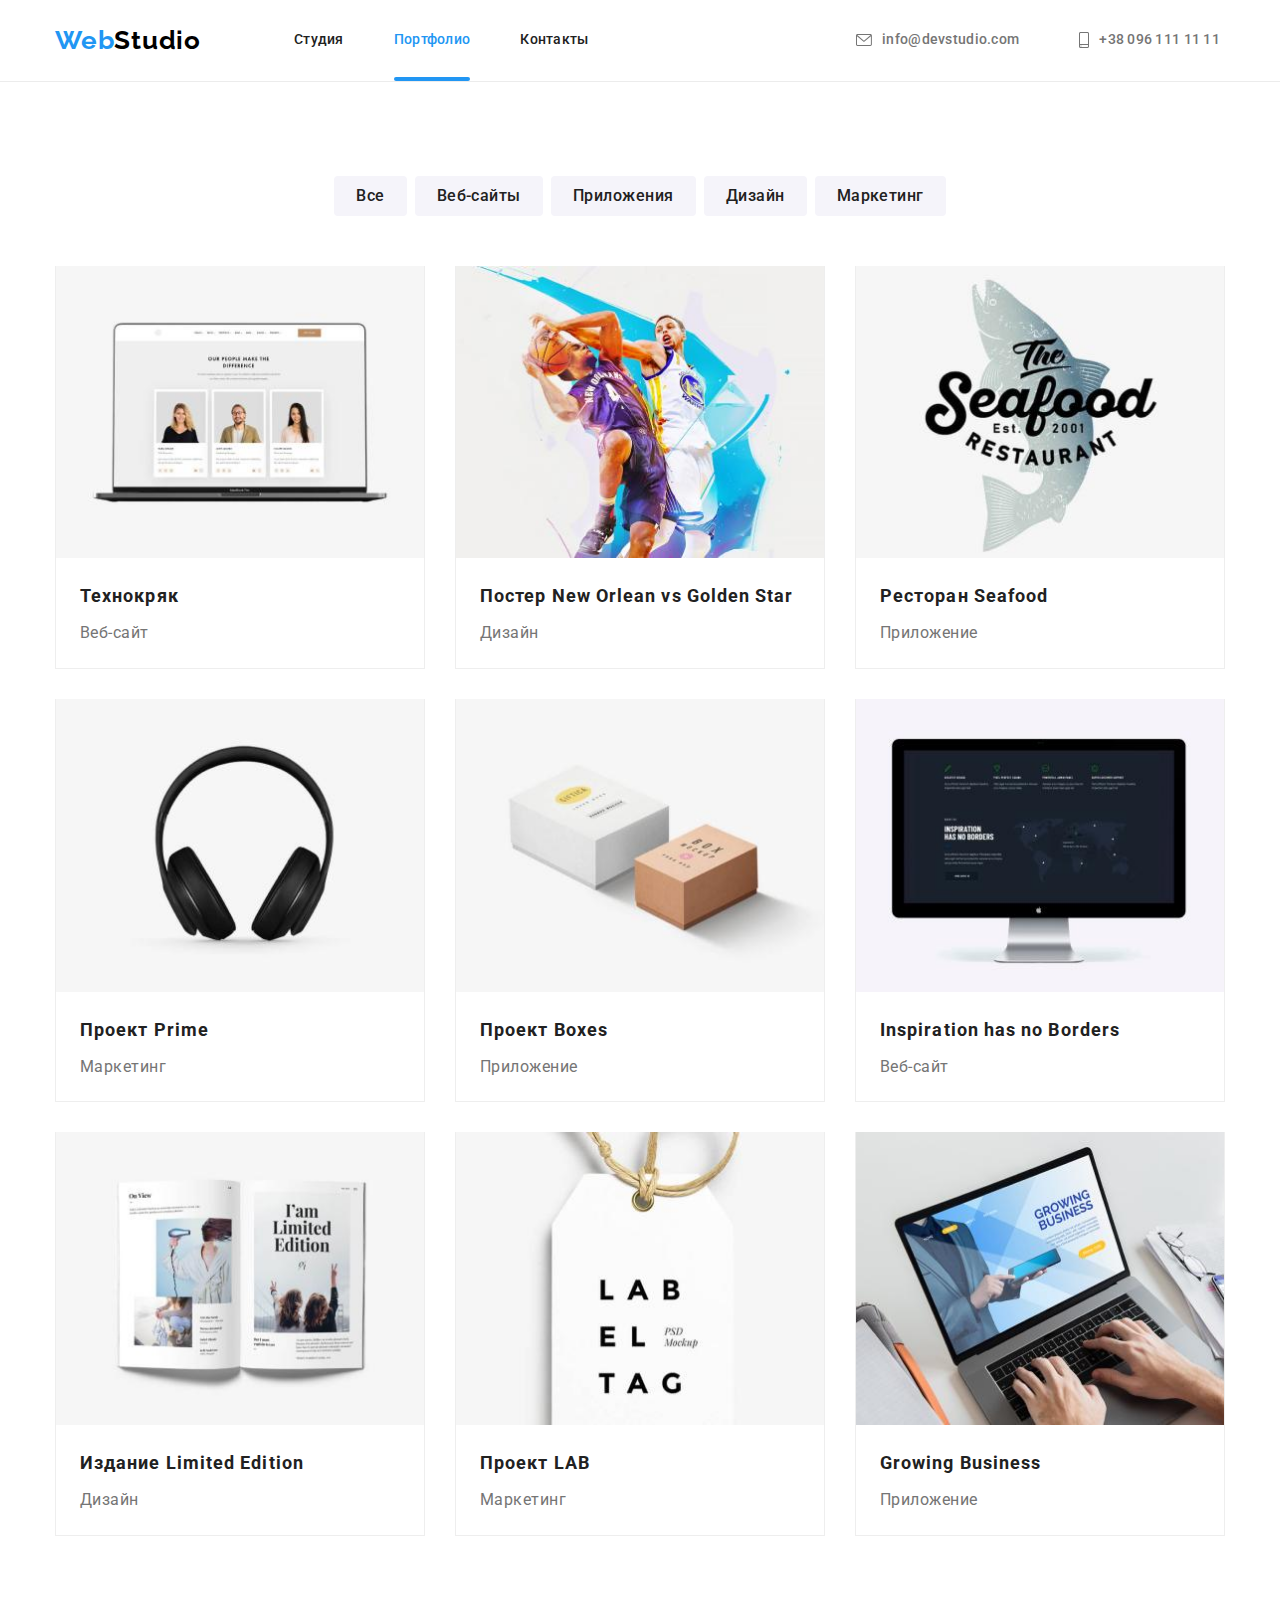
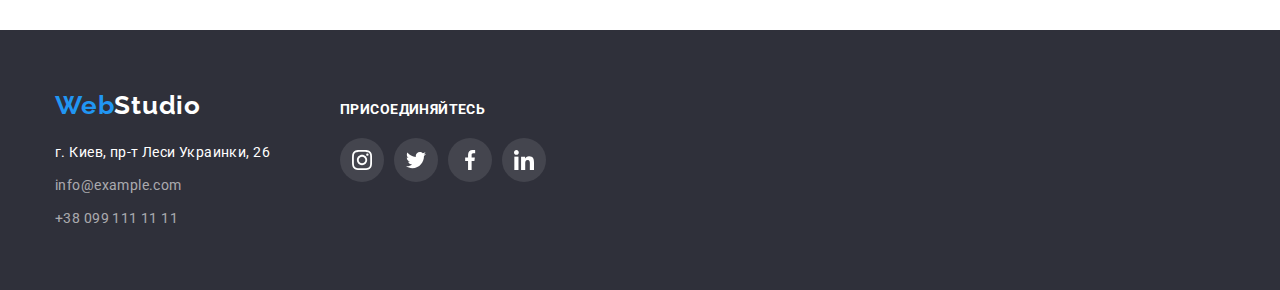
==== portfolio.html @ bf3695af "Initial" ====
<!DOCTYPE html>
<html lang="ru">

<head>
    <meta charset="UTF-8">
    <meta http-equiv="X-UA-Compatible" content="IE=edge">
    <meta name="viewport" content="width=device-width, initial-scale=1.0">
    <title>Portfolio</title>
    <link rel="preconnect" href="https://fonts.googleapis.com">
    <link rel="preconnect" href="https://fonts.gstatic.com" crossorigin>
    <link
        href="https://fonts.googleapis.com/css2?family=Raleway:wght@700&family=Roboto:wght@400;500;700;900&display=swap"
        rel="stylesheet">
    <link rel="stylesheet" href="https://cdnjs.cloudflare.com/ajax/libs/modern-normalize/1.1.0/modern-normalize.css">
    <link rel="stylesheet" href="./css/styles.css">
</head>

<body>
    <!-- HEADER -->
    <header>
        <div class="container">
            <a class="link logo-header" href="" target="_blank" rel="noopener noreferrer" lang="en"><span
                    class="logo-web">Web</span>Studio</a>
            <nav class="nav">
                <ul class="list">
                    <li class="item"><a class="link nav-item" href="./index.html" rel="noopener noreferrer">Студия</a></li>
                    <li class="item">
                        <div class="nav-current">
                        <a class="link nav-item current" href="./portfolio.html"
                            rel="noopener noreferrer">Портфолио</a>
                        </div>
                    </li>
                    <li class="item"><a class="link nav-item" href="" rel="noopener noreferrer">Контакты</a></li>
                </ul>
            </nav>
            <ul class="list contacts">
                <li class="item"><a class="link header-contact" href="mailto:info@devstudio.com">
                        <svg class="icon-envelope" width="16" height="12">
                            <use href="./images/icon.svg#icon-envelope"></use>
                        </svg>
                        info@devstudio.com</a>
                </li>
                <li class="item"><a class="link header-contact" href="tel:+380961111111">
                        <svg class="icon-smartphone" width="10" height="16">
                            <use href="./images/icon.svg#icon-smartphone"></use>
                        </svg>
                        +38 096 111 11 11</a></li>
            </ul>
        </div>
    </header>

    <!-- MAIN SECTION -->
    <main>
        <h1 class="visually-hidden">Наши работы</h1>
        <section class="cards">
            <div class="container">
                <h2 class="visually-hidden">Перечень работ</h2>
                <ul class="list list-btn">
                    <li class="item"><button class="works-btn" type="button">Все</button></li>
                    <li class="item"><button class="works-btn" type="button">Веб-сайты</button></li>
                    <li class="item"><button class="works-btn" type="button">Приложения</button></li>
                    <li class="item"><button class="works-btn" type="button">Дизайн</button></li>
                    <li class="item"><button class="works-btn" type="button">Маркетинг</button></li>
                </ul>
                <ul class="list cards-list">
                    <li class="item">
                        <div class="card-item-overlay">
                            <a class="link" href="" rel="noopener noreferrer"><img src="./images/our-works-01.jpg"
                                alt="Разработка веб-сайтов" width="370" height="294"></a>
                                <p class="overlay-text">Технокряк это современная площадка распространения коронавируса. Компании используют эту платформу для цифрового
                                шпионажа и атак на защищённые сервера конкурентов.</p>
                        </div>
                        <div class="works-position">
                            <h3 class="works-item">Технокряк</h3>
                            <p class="works-text">Веб-сайт</p>
                        </div>
                    </li>
                    <li class="item">
                        <div class="card-item-overlay">
                        <a class="link" href="" rel="noopener noreferrer"><img src="./images/our-works-02.jpg"
                                alt="Разработка веб-сайтов" width="370" height="294"></a>
                                <p class="overlay-text">Технокряк это современная площадка распространения коронавируса. Компании используют эту
                                    платформу для цифрового
                                    шпионажа и атак на защищённые сервера конкурентов.</p>
                        </div>
                        <div class="works-position">
                            <h3 class="works-item">Постер New Orlean vs Golden Star</h3>
                            <p class="works-text">Дизайн</p>
                        </div>
                    </li>
                    <li class="item">
                        <div class="card-item-overlay">
                        <a class="link" href="" rel="noopener noreferrer"><img src="./images/our-works-03.jpg"
                                alt="Разработка веб-сайтов" width="370" height="294"></a>
                                <p class="overlay-text">Технокряк это современная площадка распространения коронавируса. Компании используют эту
                                    платформу для цифрового
                                    шпионажа и атак на защищённые сервера конкурентов.</p>
                        </div>
                        <div class="works-position">
                            <h3 class="works-item">Ресторан Seafood</h3>
                            <p class="works-text">Приложение</p>
                        </div>
                    </li>
                    <li class="item">
                        <div class="card-item-overlay">
                        <a class="link" href="" rel="noopener noreferrer"><img src="./images/our-works-04.jpg"
                                alt="Разработка веб-сайтов" width="370" height="294"></a>
                                <p class="overlay-text">Технокряк это современная площадка распространения коронавируса. Компании используют эту
                                    платформу для цифрового
                                    шпионажа и атак на защищённые сервера конкурентов.</p>
                        </div>
                        <div class="works-position">
                            <h3 class="works-item">Проект Prime</h3>
                            <p class="works-text">Маркетинг</p>
                        </div>
                    </li>
                    <li class="item">
                        <div class="card-item-overlay">
                        <a class="link" href="" rel="noopener noreferrer"><img src="./images/our-works-05.jpg"
                                alt="Разработка веб-сайтов" width="370" height="294"></a>
                                <p class="overlay-text">Технокряк это современная площадка распространения коронавируса. Компании используют эту
                                    платформу для цифрового
                                    шпионажа и атак на защищённые сервера конкурентов.</p>
                        </div>
                        <div class="works-position">
                            <h3 class="works-item">Проект Boxes</h3>
                            <p class="works-text">Приложение</p>
                        </div>
                    </li>
                    <li class="item">
                        <div class="card-item-overlay">
                        <a class="link" href="" rel="noopener noreferrer"><img src="./images/our-works-06.jpg"
                                alt="Разработка веб-сайтов" width="370" height="294"></a>
                                <p class="overlay-text">Технокряк это современная площадка распространения коронавируса. Компании используют эту
                                    платформу для цифрового
                                    шпионажа и атак на защищённые сервера конкурентов.</p>
                        </div>
                        <div class="works-position">
                            <h3 class="works-item">Inspiration has no Borders</h3>
                            <p class="works-text">Веб-сайт</p>
                        </div>
                    </li>
                    <li class="item">
                        <div class="card-item-overlay">
                        <a class="link" href="" rel="noopener noreferrer"><img src="./images/our-works-07.jpg"
                                alt="Разработка веб-сайтов" width="370" height="294"></a>
                                <p class="overlay-text">Технокряк это современная площадка распространения коронавируса. Компании используют эту
                                    платформу для цифрового
                                    шпионажа и атак на защищённые сервера конкурентов.</p>
                        </div>
                        <div class="works-position">
                            <h3 class="works-item">Издание Limited Edition</h3>
                            <p class="works-text">Дизайн</p>
                        </div>
                    </li>
                    <li class="item">
                        <div class="card-item-overlay">
                        <a class="link" href="" rel="noopener noreferrer"><img src="./images/our-works-08.jpg"
                                alt="Разработка веб-сайтов" width="370" height="294"></a>
                                <p class="overlay-text">Технокряк это современная площадка распространения коронавируса. Компании используют эту
                                    платформу для цифрового
                                    шпионажа и атак на защищённые сервера конкурентов.</p>
                        </div>
                        <div class="works-position">
                            <h3 class="works-item">Проект LAB</h3>
                            <p class="works-text">Маркетинг</p>
                        </div>
                    </li>
                    <li class="item">
                        <div class="card-item-overlay">
                        <a class="link" href="" rel="noopener noreferrer"><img src="./images/our-works-09.jpg"
                                alt="Разработка веб-сайтов" width="370" height="294"></a>
                                <p class="overlay-text">Технокряк это современная площадка распространения коронавируса. Компании используют эту
                                    платформу для цифрового
                                    шпионажа и атак на защищённые сервера конкурентов.</p>
                        </div>
                        <div class="works-position">
                            <h3 class="works-item">Growing Business</h3>
                            <p class="works-text">Приложение</p>
                        </div>
                    </li>
                </ul>
            </div>
        </section>
    </main>

    <footer class="footer">
        <div class="container">
            <div class="footer-main">
                <a class="link logo-footer" href="" target="_blank" rel="noopener noreferrer" lang="en"><span
                        class="logo-web">Web</span>Studio</a>
                <address class="address">
                    <p class="address-text">г. Киев, пр-т Леси Украинки, 26</p>
                    <ul class="list">
                        <li><a class="link footer-contact" href="mailto:info@example.com">info@example.com</a></li>
                        <li><a class="link footer-contact" href="tel:+380991111111">+38 099 111 11 11</a></li>
                    </ul>
                </address>
            </div>
            <div class="footer-social">
                <h2 class="social-title">Присоединяйтесь</h2>
                <ul class="list social-footer-list">
                    <li class="item social-footer-item"><a class="link social-footer-link" href="">
                            <svg class="social-icons" width="20" height="20">
                                <use href="./images/icon.svg#icon-instagram"></use>
                            </svg>
                        </a>
                    </li>
                    <li class="item social-footer-item"><a class="link social-footer-link" href="">
                            <svg class="social-icons" width="20" height="20">
                                <use href="./images/icon.svg#icon-twitter"></use>
                            </svg>
                        </a>
                    </li>
                    <li class="item social-footer-item"><a class="link social-footer-link" href="">
                            <svg class="social-icons" width="20" height="20">
                                <use href="./images/icon.svg#icon-facebook"></use>
                            </svg>
                        </a>
                    </li>
                    <li class="item social-footer-item"><a class="link social-footer-link" href="">
                            <svg class="social-icons" width="20" height="20">
                                <use href="./images/icon.svg#icon-linkedin"></use>
                            </svg>
                        </a>
                    </li>
                </ul>
            </div>
        </div>
    </footer>
</body>

</html>
---- css/styles.css ----
:root {
  --main-text-color: #757575;
  --logo-first-color: #000000;
  --logo-web-color: #2196f3;
  --logo-second-color: #ffffff;
  --main-title-color: #ffffff;
  --second-title-color: #212121;
  --third-title-color: #212121;
  --nav-color: #212121;
  --hero-btn-color: #ffffff;
  --hero-btn-bckgr: #2196f3;
  --works-btn-color: #212121;
  --works-btn-bckgr: #f5f4fa;
  --accent-color: #2196f3;
  --cards-border-color: #eeeeee;
  --background-color: #f5f4fa;
  --social-items-color: #afb1b8;
  --social-items-accent-color: #ffffff;
}

/* *,
*::after,
*::before {
  outline: 1px solid red;
} */

h1,
h2,
h3,
h4,
p,
ul {
  margin: 0;
  padding: 0;
}

img {
  display: block;
  max-width: 100%;
  height: auto;
}

body {
  font-family: Roboto, sans-serif;
  color: var(--main-text-color);
  /* width: 1600px; */
}

.container {
  width: 1200px;
  margin: 0 auto;
  padding: 0 15px;
}

.section {
  padding-top: 94px;
  padding-bottom: 94px;
}

/* ------COMMON CLASSES------ */
.visually-hidden {
  position: absolute;
  clip: rect(0 0 0 0);
  width: 1px;
  height: 1px;
  margin: -1px;
  border: 0;
  padding: 0;
  overflow: hidden;
}

.link {
  text-decoration: none;
}

.list {
  list-style: none;
}

/* ------HEADER------ */
header {
  padding-top: 25px;
  padding-bottom: 25px;
  border-bottom: 1px solid #ececec;
}

header > .container {
  display: flex;
  align-items: center;
}

.logo-header {
  font-family: Raleway, sans-serif;
  font-weight: 700;
  font-size: 26px;
  line-height: 1.19;
  letter-spacing: 0.03em;
  color: var(--logo-first-color);

  margin-right: 93px;
}

.logo-web {
  color: var(--logo-web-color);
}

.nav > .list {
  display: flex;
}
.nav > .list > .item:not(:last-child) {
  margin-right: 50px;
}
.nav {
  margin-right: auto;
}

.nav-item {
  font-weight: 500;
  font-size: 14px;
  line-height: 1.14;
  letter-spacing: 0.02em;
  color: var(--nav-color);
  transition: color 250ms cubic-bezier(0.4, 0, 0.2, 1);

  display: block;
  padding-top: 5px;
  padding-bottom: 5px;
}

.nav-item:hover,
.nav-item:focus {
  color: var(--accent-color);
}

.nav-item.current {
  color: var(--accent-color);
}

.nav-current {
  position: relative;
}

.nav-current:after {
  content: '';
  position: absolute;
  bottom: 0;
  left: 0;
  transform: translateY(28px);

  display: block;
  width: 100%;
  height: 4px;
  border-radius: 2px;
  background-color: var(--accent-color);
}

.list.contacts {
  display: flex;
}

.contacts > .item:not(:last-child) {
  margin-right: 50px;
}

.contacts > .item {
  justify-content: flex-end;
}

.header-contact {
  font-weight: 500;
  font-size: 14px;
  line-height: 1.14;
  letter-spacing: 0.02em;
  color: var(--main-text-color);
  transition: color 250ms cubic-bezier(0.4, 0, 0.2, 1);
  display: flex;
  padding: 5px;
  align-items: center;
}

.header-contact:hover,
.header-contact:focus {
  color: var(--accent-color);
}

.icon-envelope {
  fill: currentColor;
  margin-right: 10px;
}

.icon-smartphone {
  fill: currentColor;
  margin-right: 10px;
}

/* ------HERO------ */

.hero {
  background-color: #2f303a;
  background-image: linear-gradient(rgba(47, 48, 58, 0.4), rgba(47, 48, 58, 0.4)),
    url(../images/hero.jpg);
  background-repeat: no-repeat;
  background-size: 1600px auto;
  background-position: center;

  padding-top: 200px;
  padding-bottom: 200px;
}

.hero-title {
  font-weight: 900;
  font-size: 44px;
  line-height: 1.36;
  text-align: center;
  letter-spacing: 0.06em;
  text-transform: uppercase;
  color: var(--main-title-color);

  width: 696px;
  height: 120px;
  margin: 0 auto 30px auto;
}

.hero-btn {
  font-family: inherit;
  font-weight: 700;
  font-size: 16px;
  line-height: 1.87;
  display: flex;
  align-items: center;
  text-align: center;
  letter-spacing: 0.06em;
  color: var(--hero-btn-color);
  background-color: var(--hero-btn-bckgr);
  cursor: pointer;

  width: 200px;
  height: 50px;
  box-shadow: 0px 4px 4px rgba(0, 0, 0, 0.15);
  border-radius: 4px;

  display: block;
  margin: 0 auto;
  padding: 0;
}

/* ------ADVANTAGES------ */
.advnt-list {
  display: flex;
}

.advnt-list > .item {
  width: 270px;
  margin-right: 30px;
}
.advnt-list > .item:last-child {
  margin-right: 0;
}

.advnt-icons {
  display: flex;
  margin-bottom: 30px;
}

.icon-antena,
.icon-clock,
.icon-diagram,
.icon-astronaut {
  border-radius: 4px;
}

.advnt-title {
  font-weight: 700;
  font-size: 14px;
  line-height: 1.14;
  letter-spacing: 0.03em;
  text-transform: uppercase;
  color: var(--third-title-color);

  margin-bottom: 10px;
}

.advnt-text {
  font-size: 14px;
  line-height: 1.71;
  letter-spacing: 0.03em;
  color: var(--main-text-color);
}

/* ------SPECIALIZATION------ */
.special.section {
  padding-top: 0;
}

.special-title {
  font-weight: 700;
  font-size: 36px;
  line-height: 1.67;
  text-align: center;
  letter-spacing: 0.03em;
  color: var(--second-title-color);

  margin-bottom: 50px;
}

.special-list {
  display: flex;
}

.special-list > .item {
  flex-basis: calc(100% - (2 * 30px) / 4);
  margin-right: 30px;
  position: relative;
}

.special-list > .item:last-child {
  margin-right: 0px;
}

.special-item-label {
  position: absolute;
  left: 0;
  bottom: 0;

  width: 100%;
  height: 70px;
  background-color: rgba(47, 48, 58, 0.8);
  display: flex;
  justify-content: center;
  align-items: center;

  font-weight: 700;
  font-size: 14px;
  line-height: 1.14;
  text-align: center;
  letter-spacing: 0.03em;
  text-transform: uppercase;
  color: #ffffff;
}

/* ------TEAM------ */

.team {
  background-color: #f5f4fa;
}

.team-list {
  display: flex;
}

.team-list > .item {
  flex-basis: calc((100% - 3 * 30px) / 4);
  margin-right: 30px;
  box-shadow: 0px 1px 3px rgba(0, 0, 0, 0.12), 0px 1px 1px rgba(0, 0, 0, 0.14),
    0px 2px 1px rgba(0, 0, 0, 0.2);
  border-radius: 0px 0px 4px 4px;
  background-color: #ffffff;
}

.team-list > .item:last-child {
  margin-right: 0;
}

.team-item {
  padding: 30px 0;
}

.team-title {
  font-weight: 700;
  font-size: 36px;
  line-height: 1.67;
  text-align: center;
  letter-spacing: 0.03em;
  color: var(--second-title-color);

  margin-bottom: 50px;
}

.team-subtitle {
  font-weight: 500;
  font-size: 16px;
  line-height: 1.19;
  text-align: center;
  letter-spacing: 0.03em;
  color: var(--third-title-color);

  margin-bottom: 10px;
}

.team-text {
  font-size: 16px;
  line-height: 1.19;
  text-align: center;
  letter-spacing: 0.03em;
  color: var(--main-text-color);
  margin-bottom: 16px;
}

.social-list {
  width: 206px;
  display: flex;
  margin: 0 auto;
}

.social-list > .item:not(:last-child) {
  margin-right: 10px;
}

.social-list > .item {
  width: 44px;
  height: 44px;
}

.social-item {
  width: 100%;
  height: 100%;
  display: flex;
  justify-content: center;
  align-items: center;
  color: var(--social-items-color);
  transition: color 250ms cubic-bezier(0.4, 0, 0.2, 1),
    background-color 250ms cubic-bezier(0.4, 0, 0.2, 1);
  border-radius: 50%;
}

.social-item:hover,
.social-item:focus {
  background-color: var(--accent-color);
  color: var(--social-items-accent-color);
}
.social-icons {
  fill: currentColor;
}

/* ------CLIENTS------ */

.clients {
  padding: 94px 0;
}

.clients-title {
  font-weight: 700;
  font-size: 36px;
  line-height: 1.17;
  text-align: center;
  letter-spacing: 0.03em;
  color: var(--second-title-color);
  margin-bottom: 50px;
}

.clients-list {
  display: flex;
}

.clients-item {
  width: 170px;
  height: 92px;
  display: flex;
  justify-content: center;
  align-items: center;
  margin-right: 30px;
}

.clients-item:last-child {
  margin-right: 0;
}

.clients-link {
  width: 100%;
  height: 100%;
  display: flex;
  justify-content: center;
  align-items: center;
  border: 1px solid #afb1b8;
  border-radius: 4px;
  color: var(--social-items-color);
  transition: color 250ms cubic-bezier(0.4, 0, 0.2, 1),
    border-color 250ms cubic-bezier(0.4, 0, 0.2, 1), filter 250ms cubic-bezier(0.4, 0, 0.2, 1);
}

.clients-link:hover,
.clients-link:focus {
  color: var(--accent-color);
  border-color: var(--accent-color);
  filter: drop-shadow(0px 4px 4px rgba(0, 0, 0, 0.25));
}

.clients-container {
  width: 106px;
  height: 60px;
  display: flex;
  justify-content: center;
  align-items: center;
}

.clients-icon {
  fill: currentColor;
}

/* ------FOOTER------ */
.footer {
  background-color: #2f303a;
  padding: 60px 0;
}

.footer > .container {
  display: flex;
  align-items: baseline;
}

.footer-main {
  margin-right: 70px;
}

.logo-footer {
  font-family: Raleway, sans-serif;
  font-weight: 700;
  font-size: 26px;
  line-height: 1.19;
  letter-spacing: 0.03em;
  color: var(--logo-second-color);

  display: block;
  margin-bottom: 20px;
}

.address {
  font-style: inherit;
}

.address-text {
  font-weight: 400;
  font-size: 14px;
  line-height: 1.71;
  letter-spacing: 0.03em;
  color: #ffffff;

  margin-bottom: 9px;
}

.footer-contact {
  font-family: inherit;
  font-weight: 400;
  font-size: 14px;
  line-height: 1.71;
  letter-spacing: 0.03em;
  color: rgba(255, 255, 255, 0.6);
  transition: color 250ms cubic-bezier(0.4, 0, 0.2, 1);

  display: block;
}

.footer-contact:hover,
.footer-contact:focus {
  color: var(--accent-color);
}

a[href='mailto:info@example.com'] {
  margin-bottom: 9px;
}

.footer-social {
}

.social-title {
  font-weight: 700;
  font-size: 14px;
  line-height: 1.14;
  letter-spacing: 0.03em;
  text-transform: uppercase;
  color: var(--main-title-color);
  margin-bottom: 20px;
}

.social-footer-list {
  display: flex;
}

.social-footer-item {
  width: 44px;
  height: 44px;
  margin-right: 10px;
}

.social-footer-item:last-child {
  margin-right: 0;
}

.social-footer-link {
  width: 100%;
  height: 100%;
  display: flex;
  justify-content: center;
  align-items: center;
  color: var(--main-title-color);
  background-color: rgba(255, 255, 255, 0.1);
  transition: background-color 250ms cubic-bezier(0.4, 0, 0.2, 1);
  border-radius: 50%;
}

.social-footer-link:hover,
.social-footer-link:focus {
  background-color: var(--accent-color);
}

/* ------PORTFOLIO------ */

.cards {
  padding: 94px 0;
}

.list-btn {
  display: flex;
  justify-content: center;
  margin-bottom: 50px;
}

.list-btn > .item:not(:last-child) {
  margin-right: 8px;
}

.works-btn {
  font-family: inherit;
  font-weight: 500;
  font-size: 16px;
  line-height: 1.62;
  text-align: center;
  letter-spacing: 0.03em;
  color: var(--works-btn-color);
  background-color: var(--works-btn-bckgr);
  border-radius: 4px;
  border-color: transparent;
  cursor: pointer;
  transition: color 250ms cubic-bezier(0.4, 0, 0.2, 1),
    background-color 250ms cubic-bezier(0.4, 0, 0.2, 1),
    box-shadow 250ms cubic-bezier(0.4, 0, 0.2, 1);

  display: block;
  margin: 0;
  padding: 5px 20px;
}

.works-btn:hover,
.works-btn:focus {
  color: #ffffff;
  box-shadow: 0px 3px 1px rgba(0, 0, 0, 0.1), 0px 1px 2px rgba(0, 0, 0, 0.08),
    0px 2px 2px rgba(0, 0, 0, 0.12);
  background-color: var(--accent-color);
}

.cards-list {
  display: flex;
  flex-wrap: wrap;
}

.cards-list > .item {
  background-color: #ffffff;
  border-bottom: 1px solid var(--cards-border-color);
  border-right: 1px solid var(--cards-border-color);
  border-left: 1px solid var(--cards-border-color);
  transition: box-shadow 250ms cubic-bezier(0.4, 0, 0.2, 1);

  flex-basis: calc((100% - (2 * 30px)) / 3);
  margin-right: 30px;
  margin-bottom: 30px;
}

.cards-list > .item:nth-child(3n) {
  margin-right: 0;
}

.cards-list > .item:nth-last-child(-n + 3) {
  margin-bottom: 0px;
}

.cards-list > .item:hover,
.cards-list > .item:focus {
  box-shadow: 0px 1px 1px rgba(0, 0, 0, 0.12), 0px 4px 4px rgba(0, 0, 0, 0.06),
    1px 4px 6px rgba(0, 0, 0, 0.16);
}

.card-item-overlay {
  position: relative;
  overflow: hidden;
}

.overlay-text {
  position: absolute;
  left: 0;
  top: 0;
  transform: translateY(101%);
  transition: transform 250ms cubic-bezier(0.4, 0, 0.2, 1);

  width: 100%;
  height: 100%;
  padding: 63px 24px;

  font-weight: 400;
  font-size: 18px;
  line-height: 1.56;
  letter-spacing: 0.03em;
  color: #ffffff;
  background-color: rgba(33, 150, 243, 0.9);
}

.cards-list > .item:hover .overlay-text,
.cards-list > .item:focus .overlay-text {
  transform: translateY(0);
}

.works-position {
  padding: 20px 24px;
}
.works-item {
  font-weight: 700;
  font-size: 18px;
  line-height: 2;
  letter-spacing: 0.06em;
  color: var(--third-title-color);

  margin-bottom: 4px;
}

.works-text {
  font-weight: 400;
  font-size: 16px;
  line-height: 1.87;
  letter-spacing: 0.03em;
  color: var(--main-text-color);
}

/* ------BACKDROP------ */

.backdrop {
  position: fixed;
  top: 0;
  left: 0;

  width: 100vw;
  height: 100vh;
  background-color: rgba(0, 0, 0, 0.2);
  opacity: 1;
  transform: scale(1);
  transition: opacity 500ms cubic-bezier(0.4, 0, 0.2, 1),
    transform 1000ms cubic-bezier(0.4, 0, 0.2, 1);
}

.backdrop.is-hidden {
  /* visibility: hidden; */
  pointer-events: none;
  opacity: 0;
  transform: scale(0.3);
}

.modal {
  position: absolute;
  top: 50%;
  left: 50%;
  transform: translate(-50%, -50%);

  width: 528px;
  height: 581px;
  background-color: #ffffff;
  box-shadow: 0px 1px 3px rgba(0, 0, 0, 0.12), 0px 1px 1px rgba(0, 0, 0, 0.14),
    0px 2px 1px rgba(0, 0, 0, 0.2);
  border-radius: 4px;
}

.modal-btn {
  position: absolute;
  top: 8px;
  right: 8px;

  padding: 0;
  width: 30px;
  height: 30px;
  border: 1px solid rgba(0, 0, 0, 0.1);
  border-radius: 50% 50%;
  background-color: #ffffff;
  display: flex;
  justify-content: center;
  align-items: center;
}
.icon-close {
  width: 18px;
  height: 18px;
}
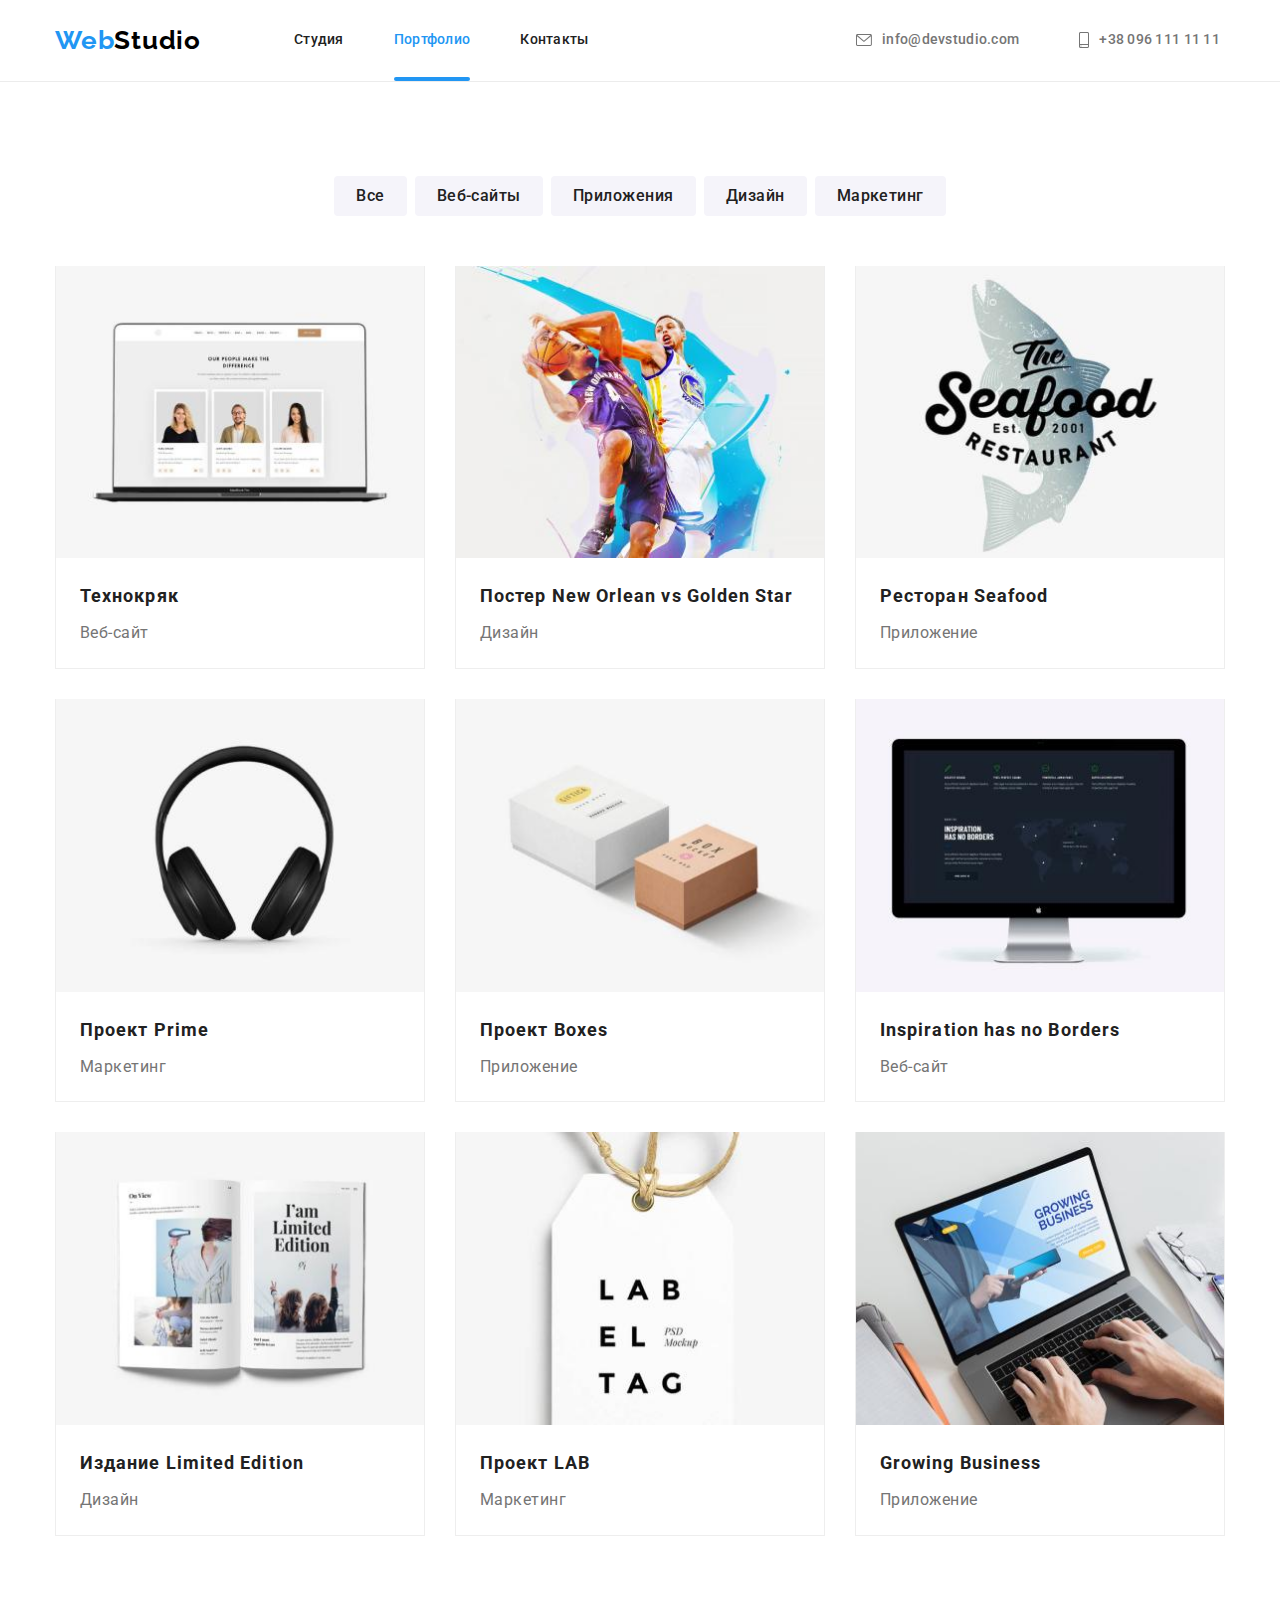
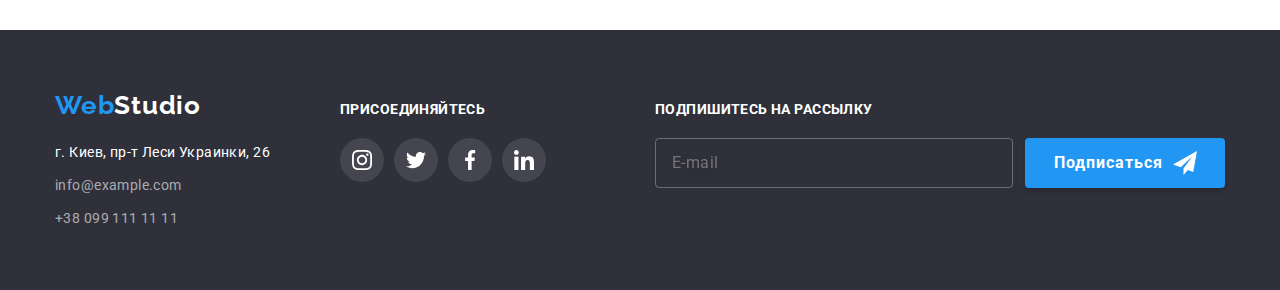
==== commit 8f9db6d1: "Rev.0" ====
--- a/portfolio.html
+++ b/portfolio.html
@@ -226,6 +226,20 @@
                     </li>
                 </ul>
             </div>
+            
+            <div class="footer-subscribe">
+                <h2 class="subscribe-title">Подпишитесь на рассылку</h2>
+                <form class="subscribe-form" action="" autocomplete="off">
+                    <label class="subscribe-label" for="">
+                        <input class="subscribe-email" type="email" name="email" placeholder="E-mail">
+                    </label>
+                    <button class="btn subscribe-btn" type="submit">Подписаться
+                        <svg class="subscribe-icon" width="24" height="24">
+                            <use href="./images/icon.svg#icon-send"></use>
+                        </svg>
+                    </button>
+                </form>
+            </div>
         </div>
     </footer>
 </body>
--- a/css/styles.css
+++ b/css/styles.css
@@ -237,6 +237,7 @@
   width: 200px;
   height: 50px;
   box-shadow: 0px 4px 4px rgba(0, 0, 0, 0.15);
+  border: none;
   border-radius: 4px;
 
   display: block;
@@ -560,6 +561,7 @@
 }
 
 .footer-social {
+  /* margin-right: 93px; */
 }
 
 .social-title {
@@ -601,6 +603,78 @@
 .social-footer-link:hover,
 .social-footer-link:focus {
   background-color: var(--accent-color);
+}
+
+/* ------FOTER SUBSCRIBE------ */
+
+.footer-subscribe {
+  min-width: 570px;
+  margin-left: auto;
+}
+
+.subscribe-title {
+  font-weight: 700;
+  font-size: 14px;
+  line-height: 1.14;
+  letter-spacing: 0.03em;
+  text-transform: uppercase;
+  color: var(--main-title-color);
+  margin-bottom: 20px;
+}
+
+.subscribe-form {
+  display: flex;
+  justify-content: flex-end;
+  align-items: center;
+}
+
+.subscribe-email {
+  display: inline-block;
+  width: 358px;
+  height: 50px;
+  margin-right: 12px;
+  outline: none;
+  border: 1px solid rgba(255, 255, 255, 0.3);
+  filter: drop-shadow(0px 4px 4px rgba(0, 0, 0, 0.15));
+  border-radius: 4px;
+  background-color: inherit;
+
+  padding: 0;
+  padding-left: 16px;
+  font-weight: 400;
+  font-size: 16px;
+  line-height: 1.25;
+  letter-spacing: 0.03em;
+  color: rgba(255, 255, 255, 0.6);
+}
+
+.subscribe-btn {
+  position: relative;
+  display: inline-block;
+  width: 200px;
+  height: 50px;
+  cursor: pointer;
+  background: var(--accent-color);
+  box-shadow: 0px 4px 4px rgba(0, 0, 0, 0.15);
+  border: none;
+  border-radius: 4px;
+
+  text-align: left;
+  padding: 0;
+  padding-left: 29px;
+  font-weight: 700;
+  font-size: 16px;
+  line-height: 1.87;
+  letter-spacing: 0.06em;
+  color: #ffffff;
+}
+
+.subscribe-icon {
+  position: absolute;
+  top: 50%;
+  right: 28px;
+  transform: translateY(-50%);
+  fill: #ffffff;
 }
 
 /* ------PORTFOLIO------ */
@@ -760,6 +834,7 @@
 
   width: 528px;
   height: 581px;
+  padding: 40px;
   background-color: #ffffff;
   box-shadow: 0px 1px 3px rgba(0, 0, 0, 0.12), 0px 1px 1px rgba(0, 0, 0, 0.14),
     0px 2px 1px rgba(0, 0, 0, 0.2);
@@ -781,7 +856,211 @@
   justify-content: center;
   align-items: center;
 }
+
 .icon-close {
   width: 18px;
   height: 18px;
-}
+  cursor: pointer;
+  transition: fill 250ms cubic-bezier(0.4, 0, 0.2, 1);
+}
+
+.modal-btn:hover .icon-close,
+.modal-btn:focus .icon-close {
+  fill: var(--accent-color);
+}
+
+.modal-title {
+  margin-bottom: 12px;
+
+  font-weight: 700;
+  font-size: 20px;
+  line-height: 1.15;
+  text-align: center;
+  letter-spacing: 0.03em;
+  color: #212121;
+}
+
+.form-list {
+  margin-bottom: 20px;
+}
+
+.form-item:not(:last-child) {
+  margin-bottom: 10px;
+}
+
+.label-username,
+.label-tel,
+.label-email,
+.label-comments {
+  display: block;
+  margin-bottom: 4px;
+
+  font-size: 12px;
+  line-height: 1.17;
+  letter-spacing: 0.01em;
+  color: #757575;
+}
+
+.input-field {
+  position: relative;
+}
+
+.input-username,
+.input-tel,
+.input-email {
+  display: block;
+  width: 100%;
+  height: 40px;
+  outline: none;
+  border: 1px solid rgba(33, 33, 33, 0.2);
+  border-radius: 4px;
+  transition: border-color 250ms cubic-bezier(0.4, 0, 0.2, 1);
+
+  padding: 0;
+  padding-left: 35px;
+  font-size: 12px;
+  line-height: 1.17;
+  letter-spacing: 0.01em;
+  color: #757575;
+}
+
+.form-icons {
+  position: absolute;
+  display: block;
+  top: 50%;
+  left: 12px;
+  transform: translateY(-50%);
+  transition: fill 250ms cubic-bezier(0.4, 0, 0.2, 1);
+}
+
+.input-field:focus-within .input-username,
+.input-field:focus-within .input-tel,
+.input-field:focus-within .input-email,
+.input-comments:focus-within {
+  border-color: var(--accent-color);
+}
+
+.input-field:focus-within {
+  fill: var(--accent-color);
+}
+
+.input-comments {
+  width: 100%;
+  height: 120px;
+  resize: none;
+  outline: none;
+  border: 1px solid rgba(33, 33, 33, 0.2);
+  border-radius: 4px;
+  transition: border-color 250ms cubic-bezier(0.4, 0, 0.2, 1);
+
+  padding: 12px 16px;
+  font-size: 12px;
+  line-height: 1.17;
+  letter-spacing: 0.01em;
+  color: #757575;
+}
+
+.input-comments::placeholder {
+  color: rgba(117, 117, 117, 0.5);
+}
+
+.form-checkbox {
+  position: relative;
+
+  width: 423px;
+  height: 24px;
+  margin: 0 auto;
+  margin-bottom: 30px;
+}
+
+.input-checkbox {
+  position: absolute;
+  clip: rect(0 0 0 0);
+  width: 1px;
+  height: 1px;
+  margin: -1px;
+  border: 0;
+  padding: 0;
+  overflow: hidden;
+}
+
+.checkbox-icon {
+  position: absolute;
+  left: 0;
+  top: 50%;
+  transform: translateY(-50%);
+
+  display: flex;
+  justify-content: center;
+  align-items: center;
+  width: 16px;
+  height: 15px;
+
+  background-color: #ffffff;
+  border: 2px solid #212121;
+  border-radius: 2px;
+
+  transition: background-color 250ms cubic-bezier(0.4, 0, 0.2, 1),
+    border-color 250ms cubic-bezier(0.4, 0, 0.2, 1);
+}
+
+.icon-check {
+  fill: #ffffff;
+  transition: fill 250ms cubic-bezier(0.4, 0, 0.2, 1);
+}
+
+.input-checkbox:focus + .label-checkbox .checkbox-icon {
+  border-color: var(--accent-color);
+}
+
+.input-checkbox:checked + .label-checkbox .checkbox-icon {
+  background-color: var(--accent-color);
+  border-color: var(--accent-color);
+}
+
+.input-checkbox:checked + .label-checkbox .icon-check {
+  fill: var(--accent-color);
+}
+
+.label-checkbox {
+  font-size: 14px;
+  line-height: 1.71;
+  letter-spacing: 0.03em;
+  color: #757575;
+  margin-left: 22px;
+}
+
+.contract-link {
+  font-size: 14px;
+  line-height: 1.71;
+  letter-spacing: 0.03em;
+  text-decoration-line: underline;
+
+  color: var(--accent-color);
+}
+
+.form-btn {
+  display: block;
+  width: 200px;
+  height: 50px;
+  margin: 0 auto;
+  cursor: pointer;
+
+  border: none;
+  background: var(--accent-color);
+  box-shadow: 0px 4px 4px rgba(0, 0, 0, 0.15);
+  border-radius: 4px;
+  transition: background-color 250ms cubic-bezier(0.4, 0, 0.2, 1);
+
+  padding: 0;
+  font-weight: 700;
+  font-size: 16px;
+  line-height: 1.87;
+  letter-spacing: 0.06em;
+  color: #ffffff;
+}
+
+.form-btn:hover,
+.form-btn:focus {
+  background-color: #188ce8;
+}
